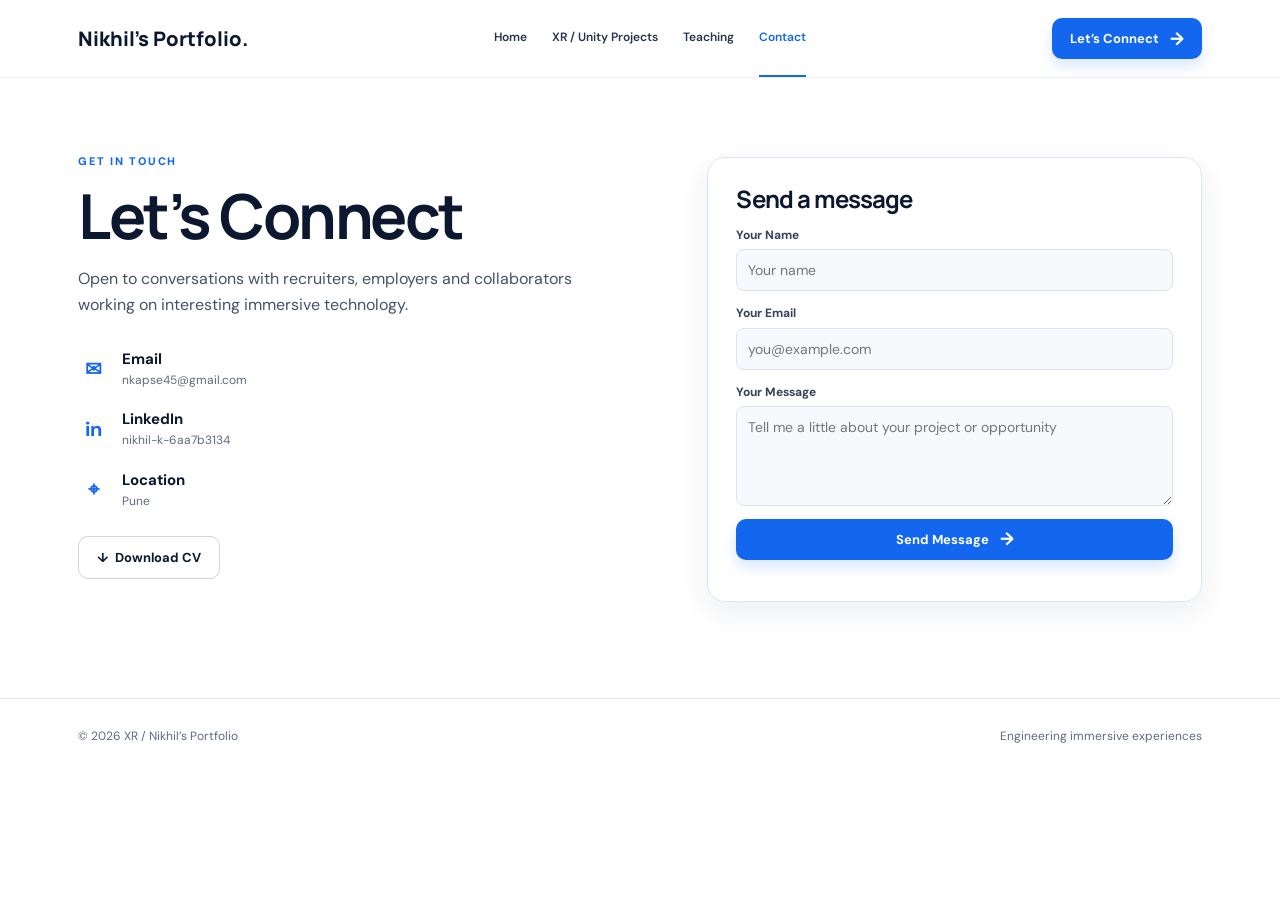
==== contact.html @ 3a9523e9 "Publish XR portfolio website" ====
<!doctype html><html lang="en"><head><meta charset="utf-8"><meta name="viewport" content="width=device-width,initial-scale=1"><title>Contact — Portfolio</title><link rel="preconnect" href="https://fonts.googleapis.com"><link rel="preconnect" href="https://fonts.gstatic.com" crossorigin><link href="https://fonts.googleapis.com/css2?family=DM+Sans:wght@400;500;600;700&family=Manrope:wght@600;700;800&display=swap" rel="stylesheet"><link rel="stylesheet" href="styles.css"></head><body data-page="contact"><div id="site-nav"></div><main class="page wrap contact-page"><div><p class="eyebrow">Get in touch</p><h1>Let’s Connect</h1><p class="lede">Open to conversations with recruiters, employers and collaborators working on interesting immersive technology.</p><div class="contact-list"><a href="mailto:nkapse45@gmail.com"><b>✉</b><span>Email<small>nkapse45@gmail.com</small></span></a><a href="https://www.linkedin.com/in/nikhil-k-6aa7b3134/" target="_blank" rel="noopener"><b>in</b><span>LinkedIn<small>nikhil-k-6aa7b3134</small></span></a><div><b>⌖</b><span>Location<small>Pune</small></span></div></div><a class="button secondary" href="assets/CV-placeholder.pdf" download>↓ &nbsp;Download CV</a></div><form class="contact-form"><h2>Send a message</h2><label>Your Name<input type="text" placeholder="Your name"></label><label>Your Email<input type="email" placeholder="you@example.com"></label><label>Your Message<textarea placeholder="Tell me a little about your project or opportunity"></textarea></label><button class="button" type="submit">Send Message <span>→</span></button><p class="form-note" aria-live="polite"></p></form></main><div id="site-footer"></div><script src="app.js"></script></body></html>
---- styles.css ----
:root{--ink:#0b1830;--muted:#5f6a7d;--blue:#1267ee;--pale:#f4f8ff;--line:#dde5f0;--radius:18px}*{box-sizing:border-box}html{scroll-behavior:smooth}body{margin:0;font-family:'DM Sans',sans-serif;color:var(--ink);background:#fff;font-size:15px;line-height:1.6}.wrap{max-width:1180px;margin:auto;padding-left:28px;padding-right:28px}.nav{height:78px;display:flex;align-items:center;justify-content:space-between;gap:24px;border-bottom:1px solid #edf0f5;background:rgba(255,255,255,.94);position:sticky;top:0;z-index:20;padding:0 max(28px,calc((100vw - 1124px)/2))}.brand{font:800 20px Manrope,sans-serif;color:var(--ink);text-decoration:none}.nav-links{display:flex;align-items:stretch;height:100%;gap:25px}.nav-links a{display:flex;align-items:center;text-decoration:none;color:#26334a;font-size:12px;font-weight:600;border-bottom:2px solid transparent}.nav-links a.active{color:var(--blue);border-color:var(--blue)}.button{display:inline-flex;align-items:center;justify-content:center;gap:11px;background:var(--blue);color:white;border:0;border-radius:10px;padding:12px 18px;font:700 13px 'DM Sans';text-decoration:none;cursor:pointer;box-shadow:0 7px 14px rgba(18,103,238,.16)}.button span{font-size:18px;line-height:0}.button.secondary{color:var(--ink);background:white;border:1px solid #cbd5e3;box-shadow:none}.button.white{background:#fff;color:var(--blue)}h1,h2,h3{font-family:Manrope,sans-serif;line-height:1.12;letter-spacing:-.04em;margin:0}h1{font-size:clamp(36px,5vw,62px)}h2{font-size:clamp(28px,3.3vw,42px)}h3{font-size:19px}.eyebrow{color:var(--blue);font-size:11px;text-transform:uppercase;font-weight:800;letter-spacing:.16em;margin:0 0 10px}.lede{font-size:16px;color:#455268;max-width:540px}.hero{min-height:520px;display:grid;grid-template-columns:1.02fr .98fr;overflow:hidden}.hero-copy{align-self:center;padding:66px 32px 66px 0}.hero h1{margin-bottom:18px}.hero h1 em{font-style:normal;color:var(--blue)}.actions{display:flex;flex-wrap:wrap;gap:12px;margin-top:28px}.hero-visual{height:520px;position:relative;background:#eaf3ff;overflow:hidden}.hero-visual img{width:100%;height:100%;object-fit:cover;object-position:62% center}.hero-note{position:absolute;right:7%;top:14%;color:#2465b7;font:600 23px/1.4 cursive;transform:rotate(-9deg)}.stat-strip{display:grid;grid-template-columns:repeat(4,1fr);padding-top:25px;padding-bottom:25px}.stat-strip div{padding:0 24px;border-right:1px solid var(--line);display:flex;flex-direction:column;gap:1px}.stat-strip div:first-child{padding-left:0}.stat-strip div:last-child{border:0}.stat-strip strong{font:800 18px Manrope}.stat-strip span{color:var(--muted);font-size:13px}.section{padding:78px 0}.soft{background:linear-gradient(120deg,#f6f9fe,#fff)}.section-title{display:flex;align-items:end;justify-content:space-between;gap:20px;margin-bottom:27px}.section-title p{margin:0;color:var(--muted);font-size:13px}.text-link{font-size:14px;color:var(--blue);text-decoration:none;font-weight:700;white-space:nowrap}.project-grid{display:grid;grid-template-columns:repeat(3,1fr);gap:18px}.card{border:1px solid #e2e8f1;border-radius:var(--radius);overflow:hidden;background:#fff;box-shadow:0 8px 22px rgba(16,42,78,.06);transition:transform .2s,box-shadow .2s}.card:hover{transform:translateY(-4px);box-shadow:0 14px 32px rgba(16,42,78,.11)}.project-art{height:185px;position:relative;overflow:hidden;background:linear-gradient(135deg,#1c2b43,#667b9e)}.project-art:after{content:'';position:absolute;inset:0;background:linear-gradient(180deg,transparent,rgba(7,19,39,.28))}.industrial{background:linear-gradient(135deg,#cfd8e1,#657689 44%,#313e4b)}.industrial:before{content:'◫  ◫  ◫';position:absolute;color:#d7e5f2;font-size:94px;letter-spacing:10px;top:20px;left:17px;opacity:.6}.cinema{background:linear-gradient(135deg,#190b22,#812b2e 50%,#080a15)}.cinema:before{content:'▰';position:absolute;left:22%;top:8%;font-size:150px;color:#9dc6ea;transform:scaleX(1.9);opacity:.9}.office{background:linear-gradient(135deg,#e5eef1,#a3b6c0)}.office:before{content:'◆  ■  ◇';position:absolute;top:48px;left:24px;transform:rotate(-13deg);font-size:48px;color:#333e47}.coming{background:linear-gradient(135deg,#e5edfb,#c9dcf9)}.coming:before{content:'Coming soon';position:absolute;z-index:1;inset:0;display:grid;place-items:center;color:#4471ae;font:700 18px Manrope}.unity1{background:linear-gradient(135deg,#ffca89,#5a688d 56%,#1e2a48)}.unity2{background:linear-gradient(135deg,#d9f5ff,#8cc0ec 45%,#526894)}.unity3{background:linear-gradient(135deg,#192d43,#d7ac65)}.card-body{padding:16px}.card-title-row{display:flex;justify-content:space-between;align-items:center;gap:8px}.card h3{font-size:17px}.arrow{border:1px solid #a8c6e9;border-radius:50%;color:var(--blue);width:30px;height:30px;display:grid;place-items:center;text-decoration:none;font-size:18px;flex:none}.card p{color:var(--muted);margin:6px 0 12px;font-size:13px}.tags{display:flex;flex-wrap:wrap;gap:6px}.tags span{font-size:10px;font-weight:700;color:#506075;background:#f1f5fa;padding:4px 8px;border-radius:6px}.teaching-callout{display:flex;align-items:center;justify-content:space-between;gap:40px}.teaching-callout p{max-width:550px;color:var(--muted)}.learner-count{border-radius:18px;background:linear-gradient(135deg,#1069ef,#63a8ff);color:white;padding:28px 42px;min-width:260px;display:flex;flex-direction:column;box-shadow:0 16px 28px rgba(18,103,238,.2)}.learner-count strong{font:800 42px Manrope;letter-spacing:-.06em}.learner-count span{font-size:15px;font-weight:700}.learner-count small{margin-top:9px;opacity:.85;font-size:11px}.about-preview{display:grid;grid-template-columns:.7fr 1fr;align-items:center;gap:70px}.about-preview p:not(.eyebrow){color:var(--muted);max-width:570px}.portrait-placeholder{height:290px;border-radius:18px;background:linear-gradient(150deg,#11376d,#7cb8ed);color:white;display:grid;place-content:center;text-align:center;font:800 33px/1 Manrope;letter-spacing:-.05em}.portrait-placeholder span{color:#9dd3ff}.contact-band{background:var(--blue);color:white;padding:42px 0}.contact-band .wrap{display:flex;align-items:center;justify-content:space-between;gap:30px}.contact-band .eyebrow{color:#b9d4ff}.page{padding-top:75px;padding-bottom:92px}.page-head{max-width:760px}.page-head p:not(.eyebrow){color:var(--muted);margin:9px 0 0;font-size:16px}.filters{display:flex;gap:10px;flex-wrap:wrap;margin:28px 0}.filters button{background:#f1f4f8;border:0;border-radius:20px;padding:8px 18px;color:#526177;font:700 12px 'DM Sans';cursor:pointer}.filters button.active{background:var(--blue);color:white}.full .project-art{height:205px}.back{display:inline-block;color:#59677c;text-decoration:none;font-size:13px;font-weight:700;margin-bottom:28px}.detail-head{max-width:850px}.detail-head h1{font-size:43px}.detail-head>p:not(.eyebrow){color:var(--muted);margin:8px 0 14px}.demo-frame{height:430px;border-radius:18px;margin:30px 0 40px;position:relative;overflow:hidden;display:grid;place-items:center;background-size:cover}.demo-frame.industrial:before{font-size:160px;letter-spacing:26px;color:#e8f2f7;opacity:.55}.play{z-index:2;border:0;border-radius:50%;width:66px;height:66px;background:var(--blue);color:white;font-size:22px;padding-left:7px;box-shadow:0 0 0 12px rgba(255,255,255,.26)}.media-label{position:absolute;z-index:2;bottom:15px;left:18px;background:rgba(8,23,44,.72);color:#fff;border-radius:5px;padding:5px 9px;font-size:11px}.detail-layout{display:grid;grid-template-columns:1.45fr .75fr;gap:64px}.detail-layout article h2{font-size:25px;margin:0 0 10px}.detail-layout article p,.detail-layout aside p{color:var(--muted);margin:0 0 27px}.checks{padding:0;margin:0 0 32px;list-style:none}.checks li{padding:6px 0 6px 28px;position:relative}.checks li:before{content:'✓';position:absolute;left:0;color:white;background:var(--blue);border-radius:50%;font-size:10px;width:17px;height:17px;text-align:center;line-height:17px;top:9px}.detail-layout aside section{background:#f6f9fd;border-radius:12px;padding:20px;margin-bottom:15px}.detail-layout aside h3{font-size:16px;margin-bottom:7px}.stack{flex-direction:column}.demo-section{margin-top:75px}.video-placeholder{height:280px;border-radius:18px;background:linear-gradient(140deg,#0e2345,#4a80c4);color:#fff;display:grid;place-items:center;font:700 16px Manrope;margin-top:18px}.course-hero{display:flex;align-items:center;justify-content:space-between;gap:30px}.course-grid{display:grid;grid-template-columns:repeat(3,1fr);gap:18px}.course{padding:18px;border:1px solid var(--line);border-radius:16px;background:#fff;box-shadow:0 8px 20px rgba(16,42,78,.05)}.course-art{height:150px;border-radius:10px;margin-bottom:15px;background:linear-gradient(135deg,#031a37,#1577f3);position:relative;overflow:hidden}.course-art:before{content:'UNITY';color:#fff;position:absolute;font:800 30px Manrope;left:18px;bottom:17px;opacity:.9}.course:nth-child(2) .course-art{background:linear-gradient(135deg,#4ca3de,#ecf6ff)}.course:nth-child(3) .course-art{background:linear-gradient(135deg,#132852,#536d97)}.course p{font-size:13px;color:var(--muted);margin:7px 0 15px}.course .button{width:100%;padding:9px;font-size:12px}.teaching-layout{display:grid;grid-template-columns:1fr 1fr;gap:80px;align-items:center}.teaching-layout p:not(.eyebrow){color:var(--muted)}.teaching-card{border:1px solid var(--line);border-radius:16px;padding:28px;background:#fff;box-shadow:0 12px 28px rgba(16,42,78,.06)}.teaching-card h3{margin-bottom:18px}.muted{color:var(--muted);font-size:13px}.about-page{display:grid;grid-template-columns:.75fr 1fr;gap:72px;align-items:center;min-height:600px}.portrait-large{height:430px;border-radius:18px;background:linear-gradient(145deg,#dbeef8,#6da8d3 45%,#173b6b);display:grid;place-items:center;color:white;text-align:center;font:800 32px/1 Manrope}.intro{font:700 16px Manrope;color:var(--blue)!important}.about-page p:not(.eyebrow){color:var(--muted);max-width:570px}.values{display:grid;grid-template-columns:repeat(3,1fr);gap:50px}.values strong{color:var(--blue);font:800 26px Manrope}.values h3{margin:6px 0}.values p{color:var(--muted);margin:0}.contact-page{display:grid;grid-template-columns:1fr .9fr;gap:80px;min-height:620px}.contact-page .lede{margin-bottom:30px}.contact-list{display:grid;gap:17px;margin-bottom:25px}.contact-list>a,.contact-list>div{display:flex;align-items:center;gap:14px;text-decoration:none;color:var(--ink)}.contact-list b{width:30px;color:var(--blue);font-size:20px;text-align:center}.contact-list span{display:flex;flex-direction:column;font-weight:700}.contact-list small{font-size:12px;color:var(--muted);font-weight:400}.contact-form{align-self:center;padding:28px;border:1px solid var(--line);border-radius:18px;box-shadow:0 10px 30px rgba(14,42,81,.08);display:flex;flex-direction:column;gap:13px}.contact-form h2{font-size:24px}.contact-form label{font-size:12px;font-weight:700;color:#354259}.contact-form input,.contact-form textarea{font:14px 'DM Sans';display:block;width:100%;border:1px solid #dbe3ef;background:#f7f9fc;border-radius:8px;padding:11px;margin-top:4px;outline-color:var(--blue)}.contact-form textarea{height:100px;resize:vertical}.form-note{margin:0;font-size:12px;color:#168045}.footer{padding:28px 0;border-top:1px solid var(--line);color:var(--muted);font-size:12px}.footer .wrap{display:flex;justify-content:space-between;gap:20px}.footer a{color:var(--muted);text-decoration:none}@media(max-width:760px){.nav{height:66px;padding:0 18px}.nav-links{display:none}.nav .button{padding:9px 12px;font-size:11px}.wrap{padding-left:20px;padding-right:20px}.hero{grid-template-columns:1fr}.hero-copy{padding:58px 0 34px}.hero-visual{height:365px;margin:0 -20px}.stat-strip{grid-template-columns:repeat(2,1fr);gap:20px}.stat-strip div{padding:0 10px!important;border:0}.project-grid,.course-grid{grid-template-columns:1fr}.section{padding:55px 0}.section-title,.teaching-callout,.contact-band .wrap,.course-hero{align-items:flex-start;flex-direction:column}.learner-count{width:100%;min-width:0}.about-preview,.detail-layout,.teaching-layout,.about-page,.contact-page{grid-template-columns:1fr;gap:35px}.detail-head h1{font-size:34px}.demo-frame{height:265px}.values{grid-template-columns:1fr;gap:25px}.portrait-large{height:300px}.footer .wrap{flex-direction:column}.page{padding-top:50px;padding-bottom:60px}.full .project-art{height:190px}}
.project-video{position:absolute;inset:0;width:100%;height:100%;object-fit:cover;z-index:1}.video-popshot{background:linear-gradient(135deg,#224a86,#8eb8ed)}.video-recovr{background:linear-gradient(135deg,#13313b,#67a2a3)}.video-ragerooms{background:linear-gradient(135deg,#551f28,#d36d58)}.project-video-detail{height:480px;border-radius:18px;overflow:hidden;background:#081a31;margin:30px 0 40px}.project-video-detail video{width:100%;height:100%;object-fit:contain;background:#081a31}
.course-author{display:block;color:#69778f;font-size:12px;margin:0 0 12px}.course-meta{margin-bottom:17px}.course-meta span{font-size:11px;background:#fff;border:1px solid #ccd5e5;color:#687692}.course-meta span:nth-child(2){color:#bd6a00}.course-price{display:flex;align-items:center;gap:12px;margin-bottom:16px}.course-price strong{font:700 18px Manrope}.course-price del{color:#718097;font-size:13px}.course-archery{background:linear-gradient(135deg,#7f6caa,#e2b26e 52%,#587d67)}.course-materials{background:linear-gradient(135deg,#d6c2a4,#fff2cf 46%,#aa8457)}.course-lighting{background:linear-gradient(135deg,#171922,#634f4a 45%,#cb9d59)}.course-blender{background:linear-gradient(135deg,#e6e0d8,#a79585 55%,#ba3d24)}.course-3dgame{background:linear-gradient(135deg,#4a6c21,#78b6ce 52%,#182c39)}
.course-art img{position:absolute;inset:0;width:100%;height:100%;object-fit:cover;z-index:1}.course-art:has(img):before{display:none}
.course-business-description{max-width:650px;color:var(--muted);font-size:16px;margin:12px 0 0}
.video-freakyfrog{background:linear-gradient(135deg,#1f553b,#a6d35c)}.video-archerygame{background:linear-gradient(135deg,#7c5b39,#e2b26e)}.video-church{background:linear-gradient(135deg,#140e13,#a56f3d)}
.teaching-experience{padding-top:62px;padding-bottom:32px}.experience-list{border-top:1px solid var(--line)}.experience-item{display:grid;grid-template-columns:92px 1fr;gap:28px;padding:28px 0;border-bottom:1px solid var(--line)}.experience-mark{width:74px;height:58px;border:1px solid #e1e6ef;border-radius:10px;display:grid;place-items:center;text-align:center;color:#34445f;font:800 12px Manrope;background:#fff}.experience-mark.udemy{font-size:34px;color:#673ab7}.experience-mark.mit{font-size:13px;color:#e99e13}.experience-item h3{font-size:20px}.experience-org{font-size:16px;margin:4px 0 0}.experience-date{color:#7b8798;font-size:14px;margin:2px 0 12px}.experience-item div>p:not(.experience-org):not(.experience-date){color:var(--muted);max-width:820px;margin:0}.experience-tag{display:inline-block;margin-top:10px;font-weight:700;color:#3d4655}
@media(max-width:760px){.experience-item{grid-template-columns:1fr;gap:13px}.experience-mark{width:82px}}
@media(max-width:760px){.home-about .portrait-large{margin-top:0}}
.about-copy>p:not(.eyebrow){color:var(--muted);max-width:650px}.core-title{font-size:25px;margin:28px 0 12px}.core-areas{display:flex;flex-wrap:wrap;gap:8px;list-style:none;padding:0;margin:0;max-width:680px}.core-areas li{font-size:12px;font-weight:700;color:#506075;background:#f1f5fa;padding:6px 10px;border-radius:7px}.about-focus{font-weight:600;color:var(--ink)!important;margin-top:22px}
.about-hero-detail{font-size:14px;color:var(--muted);max-width:600px;margin:12px 0 0}.home-core{margin-top:22px;gap:7px}.home-core span{font-size:11px;font-weight:700;color:#506075;background:#f1f5fa;padding:5px 9px;border-radius:6px}
.portrait-large img{width:100%;height:100%;object-fit:cover;object-position:center 20%;border-radius:18px;display:block}
.name-heading{font-size:clamp(34px,3.5vw,44px)}
.home-about{align-items:start}.home-about .portrait-large{margin-top:72px}
.teaching-page{padding-bottom:55px}.teaching-intro{max-width:760px;margin-bottom:48px}.teaching-intro h1{margin-bottom:14px}.experience-split{display:flex;align-items:center;justify-content:space-between;gap:34px}.compact-learners{min-width:220px;padding:20px 26px}.compact-learners strong{font-size:32px}
@media(max-width:760px){.experience-split{align-items:stretch;flex-direction:column;gap:20px}.compact-learners{width:100%}}
.featured-learners{min-width:190px;padding:14px 22px;border-radius:12px}.featured-learners strong{font-size:28px}
.course-learner-card{min-height:0;height:max-content;align-self:start;justify-content:center;border-radius:16px;padding:28px}.course-learner-card strong{font-size:38px}
.project-video{background:transparent;opacity:1;transition:opacity .18s ease}
.experience-mark img{width:100%;height:100%;object-fit:contain;border-radius:8px;display:block}
.credentials-section{padding:0 0 74px}.credentials-heading{display:flex;align-items:end;justify-content:space-between;gap:28px;margin-bottom:28px}.credentials-heading p:last-child{max-width:390px;margin:0;color:var(--muted);font-size:14px}.credentials-grid{display:grid;grid-template-columns:repeat(2,minmax(0,1fr));gap:20px}.credential-card{display:flex;align-items:center;gap:25px;padding:20px 24px;border:1px solid var(--line);border-radius:var(--radius);background:#fff;text-decoration:none;color:var(--ink);box-shadow:0 10px 25px rgba(16,42,78,.06);transition:transform .2s ease,box-shadow .2s ease}.credential-card:hover{transform:translateY(-4px);box-shadow:0 16px 33px rgba(16,42,78,.12)}.credential-card img{width:142px;height:142px;object-fit:contain;flex:none}.credential-copy{display:flex;flex-direction:column;gap:8px}.credential-copy strong{font:800 20px/1.2 Manrope}.credential-copy small{display:flex;align-items:center;gap:7px;color:var(--blue);font-size:12px;font-weight:700}.credential-copy b{font-size:16px}.credential-card.essentials{border-top:3px solid #00df9c}.credential-card.vr{border-top:3px solid #8126e8}@media(max-width:760px){.credentials-section{padding-bottom:52px}.credentials-heading{align-items:flex-start;flex-direction:column;gap:10px;margin-bottom:20px}.credentials-grid{grid-template-columns:1fr}.credential-card{gap:18px;padding:17px}.credential-card img{width:105px;height:105px}.credential-copy strong{font-size:17px}}
.nav-toggle,.mobile-contact{display:none}.desktop-contact{display:inline-flex}@media(max-width:760px){.nav{position:sticky}.nav-toggle{display:flex;width:40px;height:40px;padding:10px;border:0;border-radius:8px;background:#f1f5fa;flex-direction:column;justify-content:center;gap:5px;cursor:pointer}.nav-toggle span{display:block;width:20px;height:2px;background:var(--ink);border-radius:4px;transition:transform .2s ease,opacity .2s ease}.nav-toggle[aria-expanded="true"] span:first-child{transform:translateY(7px) rotate(45deg)}.nav-toggle[aria-expanded="true"] span:nth-child(2){opacity:0}.nav-toggle[aria-expanded="true"] span:last-child{transform:translateY(-7px) rotate(-45deg)}.desktop-contact{display:none}.nav-links{position:absolute;top:66px;left:0;right:0;height:auto;display:flex;visibility:hidden;opacity:0;transform:translateY(-12px);pointer-events:none;flex-direction:column;align-items:stretch;gap:0;padding:10px 18px 18px;background:rgba(255,255,255,.98);border-bottom:1px solid var(--line);box-shadow:0 12px 20px rgba(16,42,78,.1);transition:opacity .2s ease,transform .2s ease,visibility .2s}.nav-links.open{visibility:visible;opacity:1;transform:translateY(0);pointer-events:auto}.nav-links a{height:auto;min-height:46px;padding:12px 4px;border-bottom:1px solid #edf0f5;font-size:14px}.nav-links a.active{border-color:#edf0f5}.nav-links a.active:before{content:'';width:6px;height:6px;margin-right:8px;border-radius:50%;background:var(--blue)}.nav-links .mobile-contact{display:flex;margin-top:14px;border:0;padding:11px 16px;width:100%}}
@media(max-width:760px){.home-about{display:flex;flex-direction:column;gap:28px;padding-top:28px;padding-bottom:52px}.home-about .portrait-large{width:100%;height:300px;margin-top:0;flex:none}.home-about .portrait-large img{width:100%;height:100%;object-fit:cover;object-position:center top}.home-about .about-copy{width:100%}.home-about .about-copy p{margin-top:0}.home-about .about-copy .eyebrow{margin-bottom:10px}}
.mobile-about-header{display:none}@media(max-width:760px){.mobile-about-header{display:block;width:100%}.mobile-about-header .intro{margin:10px 0 0}.home-about .about-copy>.eyebrow,.home-about .about-copy>.name-heading,.home-about .about-copy>.intro{display:none}.home-about .portrait-large{border-radius:18px}.home-about .about-copy>p:first-of-type{margin-top:0}}
@media(max-width:760px){.home-about{display:flex!important;flex-direction:column!important;align-items:stretch!important}.home-about .portrait-large{display:block!important;position:relative!important;flex:0 0 300px!important;width:100%!important;height:300px!important;min-height:300px!important;max-height:300px!important;margin:0!important;overflow:hidden!important}.home-about .portrait-large img{display:block!important;width:100%!important;height:300px!important;min-height:300px!important;max-height:300px!important;object-fit:cover!important}.home-about .about-copy{display:block!important;position:static!important;flex:none!important;width:100%!important;margin:0!important;padding:0!important}.home-about .about-copy>p:first-of-type{margin-top:0!important}}
.nav-links .mobile-contact{display:none!important}.mobile-home-about{display:none}@media(max-width:760px){.home-about{display:none!important}.mobile-home-about{display:flex;flex-direction:column;gap:28px;padding-top:36px;padding-bottom:52px}.mobile-home-about .mobile-about-header{display:block}.mobile-home-about .intro{margin:10px 0 0}.mobile-portrait{width:75%;align-self:center;border-radius:18px;overflow:hidden;background:#dbeef8}.mobile-portrait img{display:block;width:100%;height:auto}.mobile-about-copy{width:100%}.mobile-about-copy p{color:var(--muted);max-width:650px;margin:0 0 19px}.mobile-about-copy .core-title{margin-top:28px}.mobile-about-copy .actions{margin-top:28px}.nav-links .mobile-contact{display:flex!important;background:#0f5edb;color:#fff;box-shadow:0 7px 14px rgba(15,94,219,.22)}}
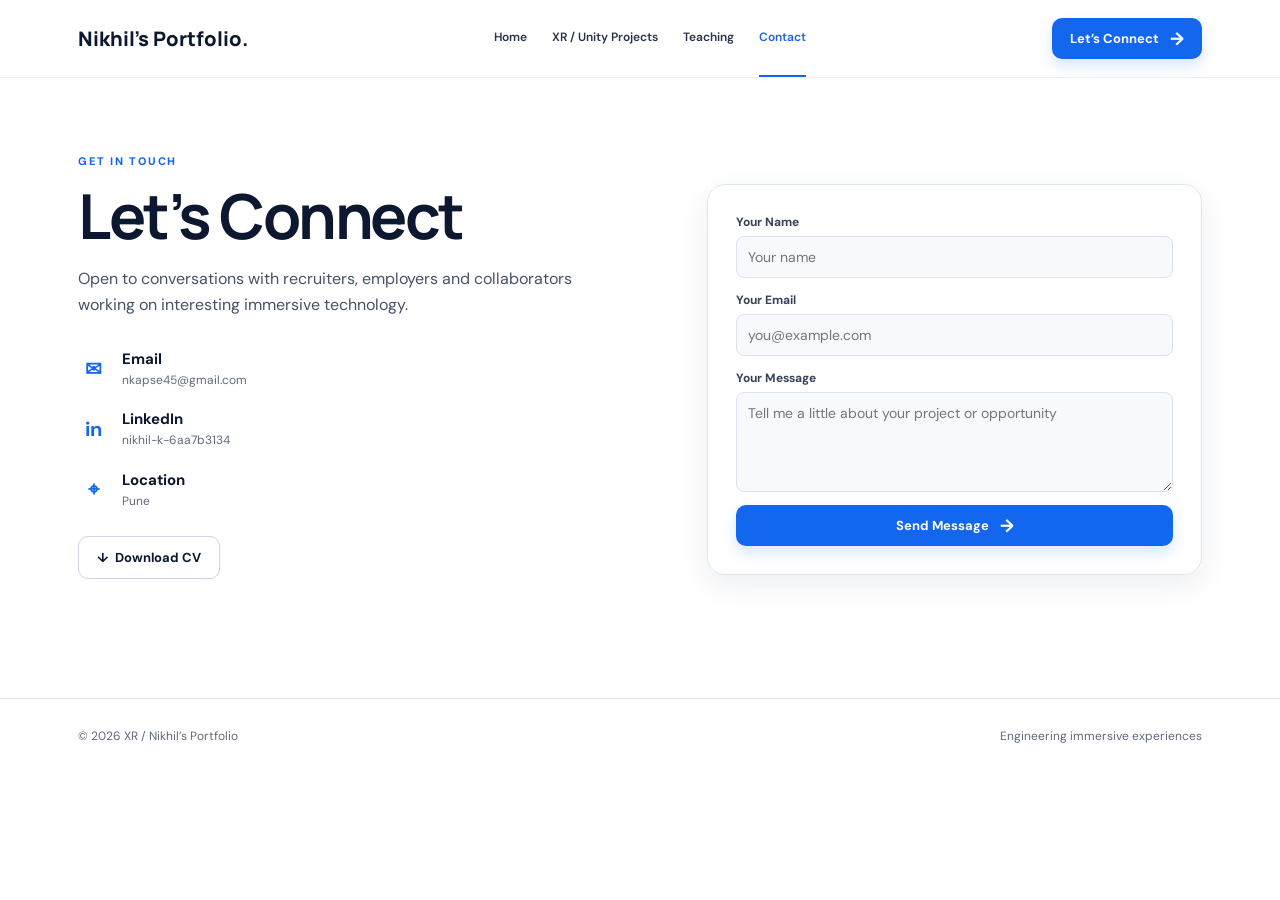
==== commit 76cf8dbc: "Connect contact form to Formspree" ====
--- a/contact.html
+++ b/contact.html
@@ -1 +1 @@
-<!doctype html><html lang="en"><head><meta charset="utf-8"><meta name="viewport" content="width=device-width,initial-scale=1"><title>Contact — Portfolio</title><link rel="preconnect" href="https://fonts.googleapis.com"><link rel="preconnect" href="https://fonts.gstatic.com" crossorigin><link href="https://fonts.googleapis.com/css2?family=DM+Sans:wght@400;500;600;700&family=Manrope:wght@600;700;800&display=swap" rel="stylesheet"><link rel="stylesheet" href="styles.css"></head><body data-page="contact"><div id="site-nav"></div><main class="page wrap contact-page"><div><p class="eyebrow">Get in touch</p><h1>Let’s Connect</h1><p class="lede">Open to conversations with recruiters, employers and collaborators working on interesting immersive technology.</p><div class="contact-list"><a href="mailto:nkapse45@gmail.com"><b>✉</b><span>Email<small>nkapse45@gmail.com</small></span></a><a href="https://www.linkedin.com/in/nikhil-k-6aa7b3134/" target="_blank" rel="noopener"><b>in</b><span>LinkedIn<small>nikhil-k-6aa7b3134</small></span></a><div><b>⌖</b><span>Location<small>Pune</small></span></div></div><a class="button secondary" href="assets/CV-placeholder.pdf" download>↓ &nbsp;Download CV</a></div><form class="contact-form"><h2>Send a message</h2><label>Your Name<input type="text" placeholder="Your name"></label><label>Your Email<input type="email" placeholder="you@example.com"></label><label>Your Message<textarea placeholder="Tell me a little about your project or opportunity"></textarea></label><button class="button" type="submit">Send Message <span>→</span></button><p class="form-note" aria-live="polite"></p></form></main><div id="site-footer"></div><script src="app.js"></script></body></html>
+<!doctype html><html lang="en"><head><meta charset="utf-8"><meta name="viewport" content="width=device-width,initial-scale=1"><title>Contact — Portfolio</title><link rel="preconnect" href="https://fonts.googleapis.com"><link rel="preconnect" href="https://fonts.gstatic.com" crossorigin><link href="https://fonts.googleapis.com/css2?family=DM+Sans:wght@400;500;600;700&amp;family=Manrope:wght@600;700;800&amp;display=swap" rel="stylesheet"><link rel="stylesheet" href="styles.css"></head><body data-page="contact"><div id="site-nav"></div><main class="page wrap contact-page"><div><p class="eyebrow">Get in touch</p><h1>Let’s Connect</h1><p class="lede">Open to conversations with recruiters, employers and collaborators working on interesting immersive technology.</p><div class="contact-list"><a href="mailto:nkapse45@gmail.com"><b>✉</b><span>Email<small>nkapse45@gmail.com</small></span></a><a href="https://www.linkedin.com/in/nikhil-k-6aa7b3134/" target="_blank" rel="noopener"><b>in</b><span>LinkedIn<small>nikhil-k-6aa7b3134</small></span></a><div><b>⌖</b><span>Location<small>Pune</small></span></div></div><a class="button secondary" href="assets/CV-placeholder.pdf" download>↓ &nbsp;Download CV</a></div><form class="contact-form" action="https://formspree.io/f/mwlplzko" method="POST"><input type="hidden" name="_subject" value="New portfolio contact message"><label>Your Name<input type="text" name="name" placeholder="Your name" required></label><label>Your Email<input type="email" name="email" placeholder="you@example.com" required></label><label>Your Message<textarea name="message" placeholder="Tell me a little about your project or opportunity" required></textarea></label><button class="button" type="submit">Send Message <span>→</span></button></form></main><div id="site-footer"></div><script src="app.js"></script></body></html>
--- a/styles.css
+++ b/styles.css
@@ -24,3 +24,4 @@
 .mobile-about-header{display:none}@media(max-width:760px){.mobile-about-header{display:block;width:100%}.mobile-about-header .intro{margin:10px 0 0}.home-about .about-copy>.eyebrow,.home-about .about-copy>.name-heading,.home-about .about-copy>.intro{display:none}.home-about .portrait-large{border-radius:18px}.home-about .about-copy>p:first-of-type{margin-top:0}}
 @media(max-width:760px){.home-about{display:flex!important;flex-direction:column!important;align-items:stretch!important}.home-about .portrait-large{display:block!important;position:relative!important;flex:0 0 300px!important;width:100%!important;height:300px!important;min-height:300px!important;max-height:300px!important;margin:0!important;overflow:hidden!important}.home-about .portrait-large img{display:block!important;width:100%!important;height:300px!important;min-height:300px!important;max-height:300px!important;object-fit:cover!important}.home-about .about-copy{display:block!important;position:static!important;flex:none!important;width:100%!important;margin:0!important;padding:0!important}.home-about .about-copy>p:first-of-type{margin-top:0!important}}
 .nav-links .mobile-contact{display:none!important}.mobile-home-about{display:none}@media(max-width:760px){.home-about{display:none!important}.mobile-home-about{display:flex;flex-direction:column;gap:28px;padding-top:36px;padding-bottom:52px}.mobile-home-about .mobile-about-header{display:block}.mobile-home-about .intro{margin:10px 0 0}.mobile-portrait{width:75%;align-self:center;border-radius:18px;overflow:hidden;background:#dbeef8}.mobile-portrait img{display:block;width:100%;height:auto}.mobile-about-copy{width:100%}.mobile-about-copy p{color:var(--muted);max-width:650px;margin:0 0 19px}.mobile-about-copy .core-title{margin-top:28px}.mobile-about-copy .actions{margin-top:28px}.nav-links .mobile-contact{display:flex!important;background:#0f5edb;color:#fff;box-shadow:0 7px 14px rgba(15,94,219,.22)}}
+.cinemavr{background:radial-gradient(circle at 50% 15%,#7564de 0 2%,transparent 2.5%),linear-gradient(145deg,#0b1032,#281457 55%,#080c25)}.cinemavr:before{content:'▰  ▰  ▰';position:absolute;top:38px;left:20px;color:#ae9cff;font-size:50px;letter-spacing:12px;opacity:.8}.cinemavr:after{content:'VR CINEMA';position:absolute;z-index:1;bottom:22px;left:24px;color:#fff;font:800 20px Manrope;letter-spacing:.08em}.cinemavr-hero{height:430px;border-radius:18px;margin:30px 0 40px;position:relative;overflow:hidden;display:grid;place-content:center;text-align:center;color:#fff;background:radial-gradient(ellipse at 50% 12%,#5f50ba 0,transparent 30%),linear-gradient(145deg,#080d2d,#2b155c 55%,#070a20)}.cinemavr-hero:before{content:'';position:absolute;inset:45% 8% 0;background:repeating-linear-gradient(90deg,#171b46 0 9%,#0b0e2d 9% 11%);transform:perspective(400px) rotateX(52deg);transform-origin:bottom}.cinemavr-hero span,.cinemavr-hero small,.cinemavr-hero i{z-index:1}.cinemavr-hero span{font:800 clamp(38px,6vw,70px) Manrope;letter-spacing:.04em}.cinemavr-hero small{font:700 13px DM Sans;letter-spacing:.35em;color:#c7beff}.cinemavr-hero i{width:86px;height:30px;margin:16px auto 0;border:7px solid #d9d4ff;border-radius:20px;box-shadow:0 0 0 7px #755de5}@media(max-width:760px){.cinemavr-hero{height:265px;margin:24px 0 32px}}
